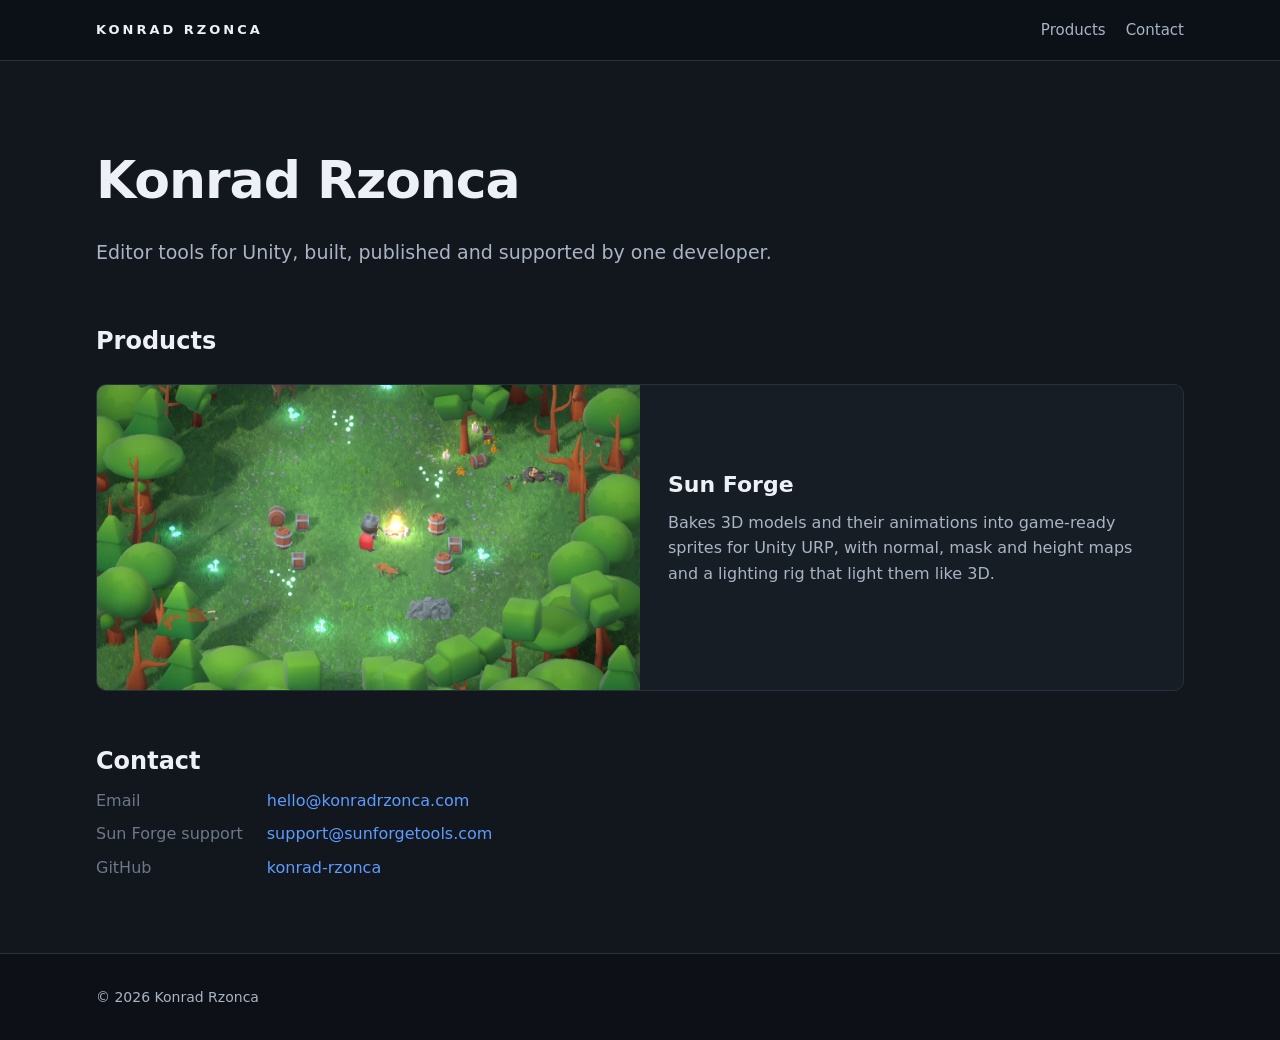
==== index.html @ d117a4a6 "site: publish the publisher page The page names the publisher, lists Sun Forge and gives the contact" ====
<!doctype html>
<html lang="en">
<head>
<meta charset="utf-8">
<meta name="viewport" content="width=device-width, initial-scale=1">
<title>Konrad Rzonca</title>
<meta name="description" content="Konrad Rzonca publishes Sun Forge, editor tooling that bakes 3D models into game-ready sprites for Unity.">
<link rel="canonical" href="https://konradrzonca.com/">
<link rel="stylesheet" href="site.css">
</head>
<body>
<header class="site-header">
  <div class="wrap">
    <a class="wordmark" href="">KONRAD RZONCA</a>
    <nav class="nav">
      <a href="#products">Products</a>
      <a href="#contact">Contact</a>
    </nav>
  </div>
</header>
<main>
  <section class="person wrap">
    <h1>Konrad Rzonca</h1>
    <p class="lead">Editor tools for Unity, built, published and supported by one developer.</p>
  </section>

  <section class="wrap" id="products">
    <h2>Products</h2>
    <div class="products">
      <article class="product">
        <img src="images/sun-forge.webp" width="1280" height="720" alt="The Sun Forge Feature Showcase: a forest clearing of baked sprites.">
        <div class="body">
          <h2>Sun Forge</h2>
          <p>Bakes 3D models and their animations into game-ready sprites for Unity URP, with normal, mask and height maps and a lighting rig that light them like 3D.</p>
          <div class="links">
            
            
          </div>
        </div>
      </article>
    </div>
  </section>

  <section class="contact wrap" id="contact">
    <h2>Contact</h2>
    <dl>
      <dt>Email</dt><dd><a href="mailto:hello@konradrzonca.com">hello@konradrzonca.com</a></dd>
      <dt>Sun Forge support</dt><dd><a href="mailto:support@sunforgetools.com">support@sunforgetools.com</a></dd>
      
      <dt>GitHub</dt><dd><a href="https://github.com/konrad-rzonca">konrad-rzonca</a></dd>
    </dl>
  </section>
</main>
<footer class="site-footer">
  <div class="wrap">
    <span>&copy; 2026 Konrad Rzonca</span>
  </div>
</footer>
</body>
</html>
---- site.css ----
/* One stylesheet for both sites. The palette is the Bake Window's dark-skin tokens. */
:root {
  --bg: #12161d;
  --bg-header: #0d1117;
  --bg-panel: #171d25;
  --bg-card: #1d2430;
  --bg-inset: #0b0f15;
  --text-strong: #edf1f7;
  --text-soft: #a9b4c4;
  --text-muted: #6c7889;
  --border-soft: #27303d;
  --border-strong: #3c4859;
  --accent: #3178e6;
  --accent-strong: #5e9bff;
  --accent-soft: #13294a;
  --accent-on: #ffffff;
  --data: #7cc4f8;
  --radius: 6px;
  --measure: 72ch;
  --page: 1120px;
  --font: Inter, "Segoe UI", system-ui, -apple-system, "Helvetica Neue", Arial, sans-serif;
  --mono: "JetBrains Mono", "Cascadia Mono", Consolas, "SFMono-Regular", Menlo, monospace;
  color-scheme: dark;
}

* { box-sizing: border-box; }
html { -webkit-text-size-adjust: 100%; }
body {
  margin: 0;
  background: var(--bg);
  color: var(--text-soft);
  font: 16px/1.6 var(--font);
}
img { display: block; max-width: 100%; height: auto; }
a { color: var(--accent-strong); text-decoration: none; }
a:hover { text-decoration: underline; }
a code { color: inherit; }
h1, h2, h3, h4 { color: var(--text-strong); line-height: 1.2; margin: 0 0 .5em; }
p { margin: 0 0 1em; }
code {
  font: .88em var(--mono);
  color: var(--text-strong);
  background: var(--bg-inset);
  border: 1px solid var(--border-soft);
  border-radius: 4px;
  padding: .05em .35em;
}

.wrap { max-width: var(--page); margin: 0 auto; padding: 0 16px; }

/* Header */
.site-header {
  position: sticky; top: 0; z-index: 10;
  background: color-mix(in srgb, var(--bg-header) 92%, transparent);
  backdrop-filter: blur(8px);
  border-bottom: 1px solid var(--border-soft);
}
.site-header .wrap { display: flex; align-items: center; gap: 24px; height: 60px; }
.wordmark {
  display: flex; align-items: center; gap: 9px;
  color: var(--text-strong); font-weight: 700; font-size: 13px; letter-spacing: 3px;
  white-space: nowrap;
}
.wordmark:hover { text-decoration: none; }
.wordmark .second { color: var(--accent); }
/* The Bake Window header's mark: a rotated frame around a core on the accent's soft field. */
.mark {
  width: 28px; height: 28px; border-radius: 6px; flex: none;
  background: var(--accent-soft); border: 1px solid rgba(49, 120, 230, .42);
  display: grid; place-items: center;
}
.mark::before {
  content: ""; width: 15px; height: 15px; border: 2px solid var(--accent); border-radius: 3px;
  transform: rotate(45deg);
  background: linear-gradient(var(--accent-strong), var(--accent-strong)) center / 5px 5px no-repeat;
}
.nav { display: flex; align-items: center; gap: 20px; margin-left: auto; font-size: 15px; }
.nav a { color: var(--text-soft); }
.nav a:hover, .nav a[aria-current="page"] { color: var(--text-strong); text-decoration: none; }

.button {
  display: inline-flex; align-items: center; justify-content: center; gap: 8px;
  height: 40px; padding: 0 18px; border-radius: var(--radius);
  font-weight: 600; font-size: 15px; border: 1px solid transparent; white-space: nowrap;
}
.button:hover { text-decoration: none; }
.button.primary { background: var(--accent); color: var(--accent-on); }
.button.primary:hover { background: var(--accent-strong); }
.button.secondary { border-color: var(--border-strong); color: var(--text-strong); }
.button.secondary:hover { border-color: var(--accent-strong); }
.nav .button { height: 34px; padding: 0 14px; color: var(--accent-on); }

/* Hero */
.hero { padding-block: 72px 40px; }
.hero h1 { font-size: clamp(34px, 5.2vw, 56px); letter-spacing: -.02em; max-width: 22ch; }
.hero .lead { font-size: clamp(17px, 2vw, 20px); max-width: 60ch; color: var(--text-soft); }
.hero .actions { display: flex; flex-wrap: wrap; gap: 12px; margin: 28px 0 12px; }
.hero .requirements { font-size: 14px; color: var(--text-muted); }
.shot {
  margin: 40px 0 0; border: 1px solid var(--border-soft); border-radius: 10px; overflow: hidden;
  background: var(--bg-inset);
}
.shot figcaption, figure figcaption {
  font-size: 13px; color: var(--text-muted); padding: 10px 14px; border-top: 1px solid var(--border-soft);
}
figure { margin: 0; }

/* Feature tour */
.tour { padding-block: 40px 24px; }
.feature {
  display: grid; grid-template-columns: minmax(0, 5fr) minmax(0, 6fr); gap: 48px; align-items: center;
  padding: 48px 0; border-top: 1px solid var(--border-soft);
}
.feature:nth-child(even) .copy { order: 2; }
.feature.wide { grid-template-columns: minmax(0, 1fr); gap: 28px; }
.feature.wide .copy { order: 0; max-width: var(--measure); }
.feature h2 { font-size: clamp(24px, 3vw, 32px); letter-spacing: -.01em; }
.feature .eyebrow {
  font-size: 12px; font-weight: 700; letter-spacing: 2px; text-transform: uppercase; color: var(--accent-strong);
  margin-bottom: 10px;
}
.feature figure { border: 1px solid var(--border-soft); border-radius: 10px; overflow: hidden; background: var(--bg-inset); }
.feature ul { margin: 0; padding-left: 1.1em; }
.feature li { margin: .25em 0; }
.tiles { display: grid; gap: 1px; background: var(--border-soft); }
.tiles.three { grid-template-columns: repeat(3, minmax(0, 1fr)); }
.tiles.two { grid-template-columns: repeat(2, minmax(0, 1fr)); }
.tiles figure { border: 0; border-radius: 0; }
.tiles figcaption { border-top: 0; padding: 8px 10px; background: var(--bg-inset); }

.facts {
  display: grid; grid-template-columns: repeat(auto-fit, minmax(220px, 1fr)); gap: 16px; padding-block: 24px 64px;
}
.fact { background: var(--bg-panel); border: 1px solid var(--border-soft); border-radius: 10px; padding: 18px 20px; }
.fact h3 { font-size: 16px; margin-bottom: 6px; }
.fact p { margin: 0; font-size: 15px; }

/* Footer */
.site-footer { border-top: 1px solid var(--border-soft); background: var(--bg-header); padding: 32px 0; font-size: 14px; }
.site-footer .wrap { display: flex; flex-wrap: wrap; gap: 12px 32px; align-items: center; }
.site-footer .links { display: flex; flex-wrap: wrap; gap: 8px 20px; margin-left: auto; }
.site-footer a { color: var(--text-soft); }

/* Documents: docs and changelog */
.doc-layout { display: grid; grid-template-columns: 240px minmax(0, 1fr); gap: 48px; padding: 40px 0 72px; }
.doc-nav { position: sticky; top: 84px; align-self: start; font-size: 14px; }
.doc-nav h4 { font-size: 12px; letter-spacing: 2px; text-transform: uppercase; color: var(--text-muted); margin: 18px 0 8px; }
.doc-nav ul { list-style: none; margin: 0; padding: 0; }
.doc-nav li a { display: block; padding: 5px 10px; border-radius: 4px; color: var(--text-soft); }
.doc-nav li a:hover { background: var(--bg-card); text-decoration: none; }
.doc-nav li a[aria-current="page"] { background: var(--accent-soft); color: var(--text-strong); }
.prose { max-width: var(--measure); }
.prose h1 { font-size: 36px; margin-bottom: .6em; }
.prose h2 { font-size: 24px; margin-top: 2em; padding-top: .4em; border-top: 1px solid var(--border-soft); }
.prose h3 { font-size: 19px; margin-top: 1.6em; }
.prose ul, .prose ol { padding-left: 1.3em; }
.prose li { margin: .35em 0; }
.prose table { border-collapse: collapse; width: 100%; font-size: 14px; margin: 0 0 1.2em; display: block; overflow-x: auto; }
.prose th, .prose td { border: 1px solid var(--border-soft); padding: 7px 10px; text-align: left; vertical-align: top; }
.prose th { background: var(--bg-card); color: var(--text-strong); }
.prose pre { background: var(--bg-inset); border: 1px solid var(--border-soft); border-radius: var(--radius); padding: 14px; overflow-x: auto; }
.prose pre code { border: 0; padding: 0; background: none; }
.prose strong { color: var(--text-strong); }

/* Publisher page */
.person { padding-block: 88px 40px; }
.person h1 { font-size: clamp(36px, 5vw, 52px); letter-spacing: -.02em; }
.person .lead { font-size: 19px; max-width: 56ch; }
.products { display: grid; gap: 20px; padding-block: 16px 56px; }
.product {
  display: grid; grid-template-columns: minmax(0, 1fr) minmax(0, 1fr); align-items: center;
  background: var(--bg-panel); border: 1px solid var(--border-soft); border-radius: 10px; overflow: hidden;
}
.product .body { padding: 24px 28px; }
.product h2 { font-size: 22px; }
.product .links { display: flex; flex-wrap: wrap; gap: 8px 18px; font-size: 15px; }
.contact { padding-block: 0 72px; }
.contact dl { display: grid; grid-template-columns: max-content 1fr; gap: 8px 24px; margin: 0; }
.contact dt { color: var(--text-muted); }
.contact dd { margin: 0; }

@media (max-width: 820px) {
  .nav a:not(.button) { display: none; }
  .feature { grid-template-columns: minmax(0, 1fr); gap: 24px; padding: 36px 0; }
  .feature:nth-child(even) .copy { order: 0; }
  .product { grid-template-columns: minmax(0, 1fr); }
  .doc-layout { grid-template-columns: minmax(0, 1fr); gap: 16px; }
  .doc-nav { position: static; }
  .tiles.three { grid-template-columns: minmax(0, 1fr); }
  .hero { padding-top: 48px; }
}
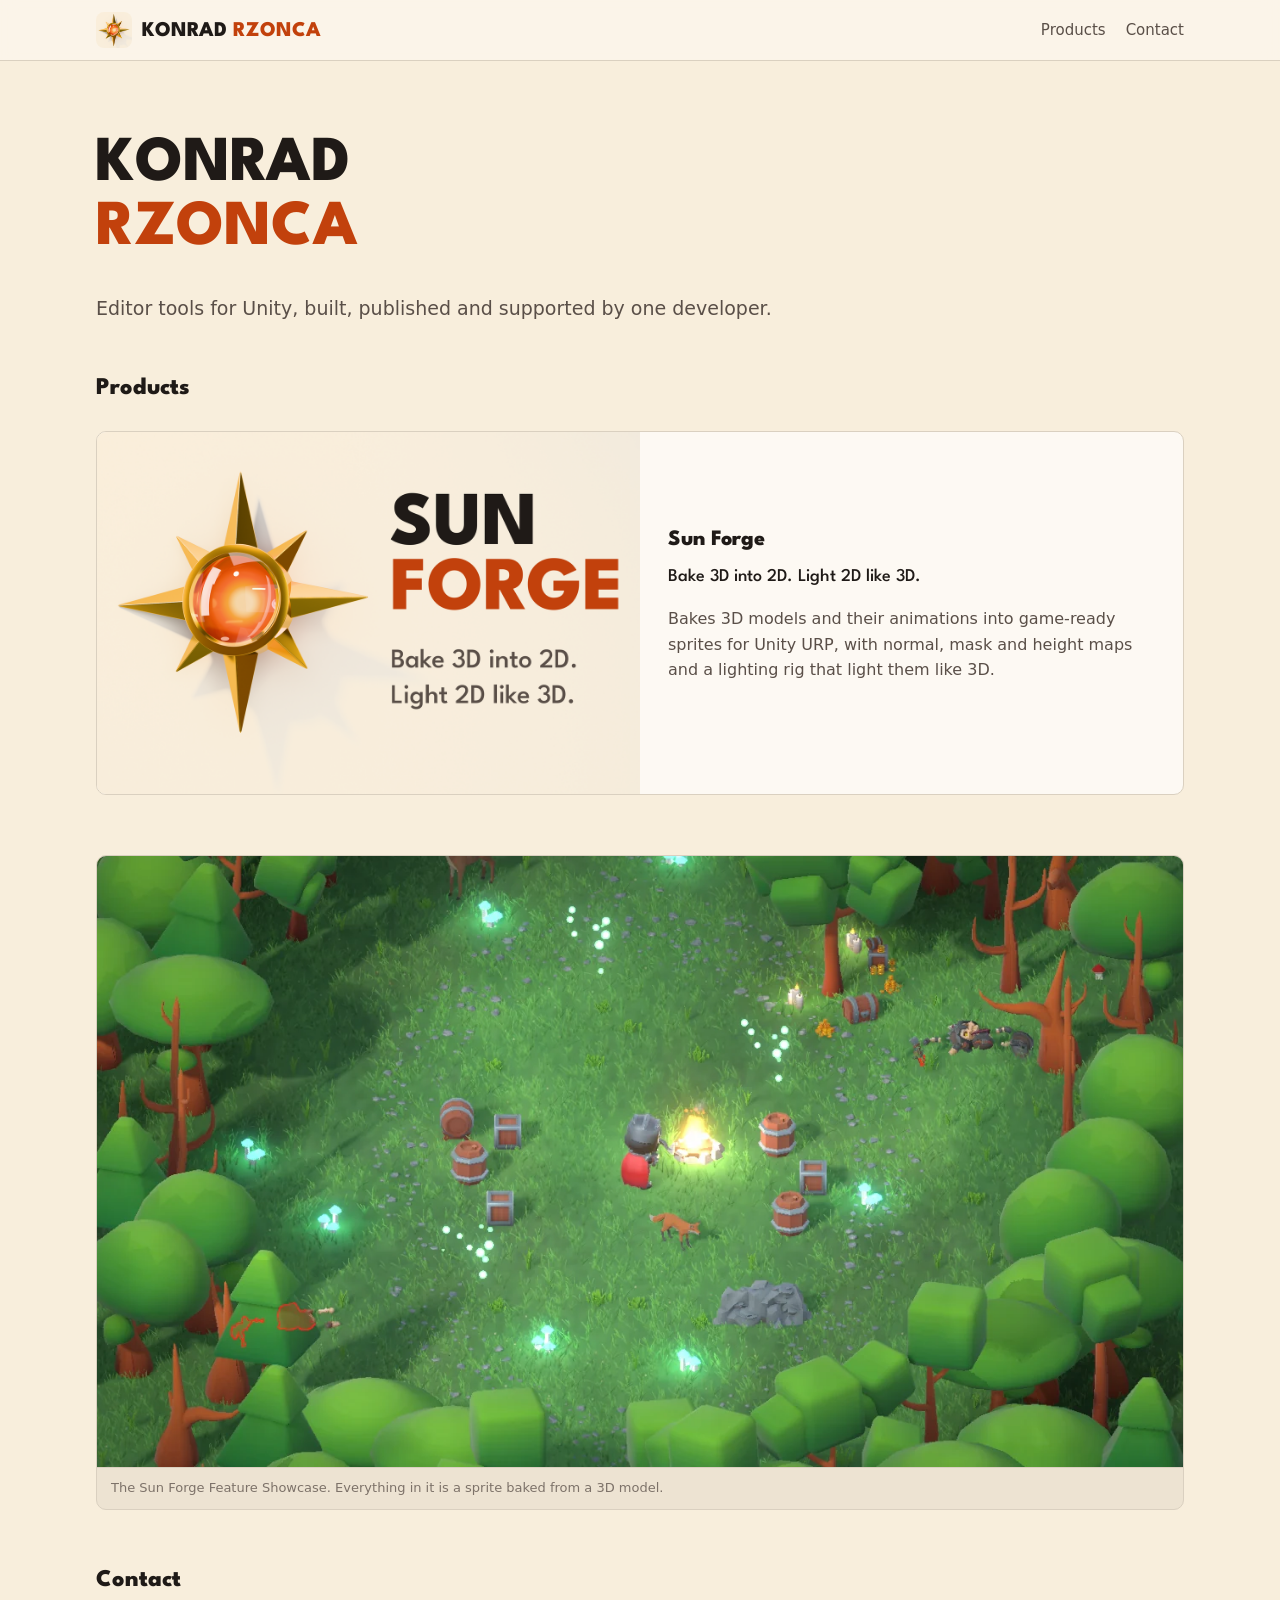
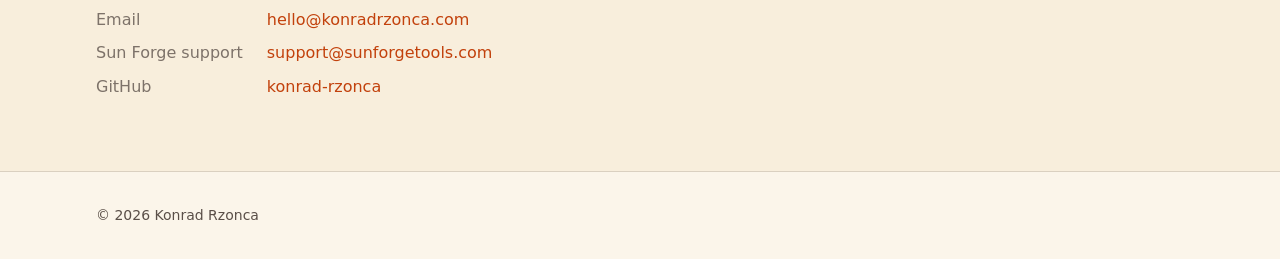
==== commit b5eb71be: "site: take the Sun Forge brand The page draws the logo, the name's face and the colors the brand pro" ====
--- a/index.html
+++ b/index.html
@@ -6,12 +6,21 @@
 <title>Konrad Rzonca</title>
 <meta name="description" content="Konrad Rzonca publishes Sun Forge, editor tooling that bakes 3D models into game-ready sprites for Unity.">
 <link rel="canonical" href="https://konradrzonca.com/">
+<link rel="icon" href="brand/favicon-48.png" type="image/png">
+<link rel="apple-touch-icon" href="brand/apple-touch-icon-180.png">
+<link rel="stylesheet" href="brand/brand.css">
 <link rel="stylesheet" href="site.css">
+<meta property="og:type" content="website">
+<meta property="og:title" content="Konrad Rzonca">
+<meta property="og:description" content="Editor tools for Unity. Publisher of Sun Forge.">
+<meta property="og:url" content="https://konradrzonca.com/">
+<meta property="og:image" content="https://konradrzonca.com/brand/og-konrad-rzonca-1200x630.png">
+<meta name="twitter:card" content="summary_large_image">
 </head>
 <body>
 <header class="site-header">
   <div class="wrap">
-    <a class="wordmark" href="">KONRAD RZONCA</a>
+    <a class="wordmark" href=""><img src="brand/mark-128.png" width="36" height="36" alt=""><span>KONRAD <span class="second">RZONCA</span></span></a>
     <nav class="nav">
       <a href="#products">Products</a>
       <a href="#contact">Contact</a>
@@ -20,7 +29,7 @@
 </header>
 <main>
   <section class="person wrap">
-    <h1>Konrad Rzonca</h1>
+    <h1>Konrad <span class="second">Rzonca</span></h1>
     <p class="lead">Editor tools for Unity, built, published and supported by one developer.</p>
   </section>
 
@@ -28,9 +37,10 @@
     <h2>Products</h2>
     <div class="products">
       <article class="product">
-        <img src="images/sun-forge.webp" width="1280" height="720" alt="The Sun Forge Feature Showcase: a forest clearing of baked sprites.">
+        <img src="brand/card.png" width="1260" height="840" alt="Sun Forge: a gold compass star with a glowing stone at its heart.">
         <div class="body">
           <h2>Sun Forge</h2>
+          <p class="slogan">Bake 3D into 2D. Light 2D like 3D.</p>
           <p>Bakes 3D models and their animations into game-ready sprites for Unity URP, with normal, mask and height maps and a lighting rig that light them like 3D.</p>
           <div class="links">
             
@@ -38,6 +48,10 @@
           </div>
         </div>
       </article>
+      <figure class="shot">
+        <img src="images/sun-forge.webp" width="1280" height="720" alt="A forest clearing at dusk: a knight beside a campfire, a fox, glowing mushrooms and trees.">
+        <figcaption>The Sun Forge Feature Showcase. Everything in it is a sprite baked from a 3D model.</figcaption>
+      </figure>
     </div>
   </section>
 
--- a/brand/brand.css
+++ b/brand/brand.css
@@ -0,0 +1,8 @@
+/* Generated by sunforge-brand/build.py from brand.json. Do not edit. */
+:root {
+  --brand-gold: #e8b43c;
+  --brand-wall: #f8eedc;
+  --brand-ink: #1f1a17;
+  --brand-soft: #5a4f48;
+  --brand-accent: #c2410c;
+}
--- a/site.css
+++ b/site.css
@@ -1,26 +1,28 @@
-/* One stylesheet for both sites. The palette is the Bake Window's dark-skin tokens. */
+/* One stylesheet for both sites. The colors and the title's face are the brand's: brand/brand.css
+   and brand/title.ttf, which sunforge-brand's build writes. */
+@font-face { font-family: "Brand Title"; src: url("brand/title.ttf") format("truetype"); font-weight: 100 900; font-display: swap; }
 :root {
-  --bg: #12161d;
-  --bg-header: #0d1117;
-  --bg-panel: #171d25;
-  --bg-card: #1d2430;
-  --bg-inset: #0b0f15;
-  --text-strong: #edf1f7;
-  --text-soft: #a9b4c4;
-  --text-muted: #6c7889;
-  --border-soft: #27303d;
-  --border-strong: #3c4859;
-  --accent: #3178e6;
-  --accent-strong: #5e9bff;
-  --accent-soft: #13294a;
+  --bg: var(--brand-wall);
+  --bg-header: color-mix(in srgb, var(--brand-wall) 60%, #fff);
+  --bg-panel: color-mix(in srgb, var(--brand-wall) 35%, #fff);
+  --bg-card: color-mix(in srgb, var(--brand-wall) 92%, var(--brand-ink));
+  --bg-inset: color-mix(in srgb, var(--brand-wall) 95%, var(--brand-ink));
+  --text-strong: var(--brand-ink);
+  --text-soft: var(--brand-soft);
+  --text-muted: color-mix(in srgb, var(--brand-soft) 78%, var(--brand-wall));
+  --border-soft: color-mix(in srgb, var(--brand-wall) 86%, var(--brand-ink));
+  --border-strong: color-mix(in srgb, var(--brand-wall) 68%, var(--brand-ink));
+  --accent: var(--brand-accent);
+  --accent-strong: color-mix(in srgb, var(--brand-accent) 82%, var(--brand-ink));
+  --accent-soft: color-mix(in srgb, var(--brand-wall) 82%, var(--brand-accent));
   --accent-on: #ffffff;
-  --data: #7cc4f8;
   --radius: 6px;
   --measure: 72ch;
   --page: 1120px;
   --font: Inter, "Segoe UI", system-ui, -apple-system, "Helvetica Neue", Arial, sans-serif;
+  --title: "Brand Title", var(--font);
   --mono: "JetBrains Mono", "Cascadia Mono", Consolas, "SFMono-Regular", Menlo, monospace;
-  color-scheme: dark;
+  color-scheme: light;
 }
 
 * { box-sizing: border-box; }
@@ -32,10 +34,11 @@
   font: 16px/1.6 var(--font);
 }
 img { display: block; max-width: 100%; height: auto; }
-a { color: var(--accent-strong); text-decoration: none; }
+a { color: var(--accent); text-decoration: none; }
 a:hover { text-decoration: underline; }
 a code { color: inherit; }
 h1, h2, h3, h4 { color: var(--text-strong); line-height: 1.2; margin: 0 0 .5em; }
+h1, h2 { font-family: var(--title); font-weight: 800; }
 p { margin: 0 0 1em; }
 code {
   font: .88em var(--mono);
@@ -57,23 +60,16 @@
 }
 .site-header .wrap { display: flex; align-items: center; gap: 24px; height: 60px; }
 .wordmark {
-  display: flex; align-items: center; gap: 9px;
-  color: var(--text-strong); font-weight: 700; font-size: 13px; letter-spacing: 3px;
+  display: flex; align-items: center; gap: 10px;
+  color: var(--text-strong); font: 800 21px/1 var(--title);
   white-space: nowrap;
 }
 .wordmark:hover { text-decoration: none; }
 .wordmark .second { color: var(--accent); }
-/* The Bake Window header's mark: a rotated frame around a core on the accent's soft field. */
-.mark {
-  width: 28px; height: 28px; border-radius: 6px; flex: none;
-  background: var(--accent-soft); border: 1px solid rgba(49, 120, 230, .42);
-  display: grid; place-items: center;
-}
-.mark::before {
-  content: ""; width: 15px; height: 15px; border: 2px solid var(--accent); border-radius: 3px;
-  transform: rotate(45deg);
-  background: linear-gradient(var(--accent-strong), var(--accent-strong)) center / 5px 5px no-repeat;
-}
+/* The logo on its wall, as the store's icon shows it. */
+.wordmark img { width: 36px; height: 36px; border-radius: 8px; flex: none; }
+/* The title face's capitals sit high in their line. */
+.wordmark > span { padding-top: .14em; }
 .nav { display: flex; align-items: center; gap: 20px; margin-left: auto; font-size: 15px; }
 .nav a { color: var(--text-soft); }
 .nav a:hover, .nav a[aria-current="page"] { color: var(--text-strong); text-decoration: none; }
@@ -87,7 +83,7 @@
 .button.primary { background: var(--accent); color: var(--accent-on); }
 .button.primary:hover { background: var(--accent-strong); }
 .button.secondary { border-color: var(--border-strong); color: var(--text-strong); }
-.button.secondary:hover { border-color: var(--accent-strong); }
+.button.secondary:hover { border-color: var(--accent); }
 .nav .button { height: 34px; padding: 0 14px; color: var(--accent-on); }
 
 /* Hero */
@@ -116,7 +112,7 @@
 .feature.wide .copy { order: 0; max-width: var(--measure); }
 .feature h2 { font-size: clamp(24px, 3vw, 32px); letter-spacing: -.01em; }
 .feature .eyebrow {
-  font-size: 12px; font-weight: 700; letter-spacing: 2px; text-transform: uppercase; color: var(--accent-strong);
+  font-size: 12px; font-weight: 700; letter-spacing: 2px; text-transform: uppercase; color: var(--accent);
   margin-bottom: 10px;
 }
 .feature figure { border: 1px solid var(--border-soft); border-radius: 10px; overflow: hidden; background: var(--bg-inset); }
@@ -163,8 +159,9 @@
 .prose strong { color: var(--text-strong); }
 
 /* Publisher page */
-.person { padding-block: 88px 40px; }
-.person h1 { font-size: clamp(36px, 5vw, 52px); letter-spacing: -.02em; }
+.person { padding-block: 72px 32px; }
+.person h1 { font-size: clamp(40px, 6vw, 64px); line-height: 1; text-transform: uppercase; }
+.person h1 .second { display: block; color: var(--accent); }
 .person .lead { font-size: 19px; max-width: 56ch; }
 .products { display: grid; gap: 20px; padding-block: 16px 56px; }
 .product {
@@ -172,6 +169,7 @@
   background: var(--bg-panel); border: 1px solid var(--border-soft); border-radius: 10px; overflow: hidden;
 }
 .product .body { padding: 24px 28px; }
+.product .slogan { font: 500 18px/1.3 var(--title); color: var(--text-strong); }
 .product h2 { font-size: 22px; }
 .product .links { display: flex; flex-wrap: wrap; gap: 8px 18px; font-size: 15px; }
 .contact { padding-block: 0 72px; }
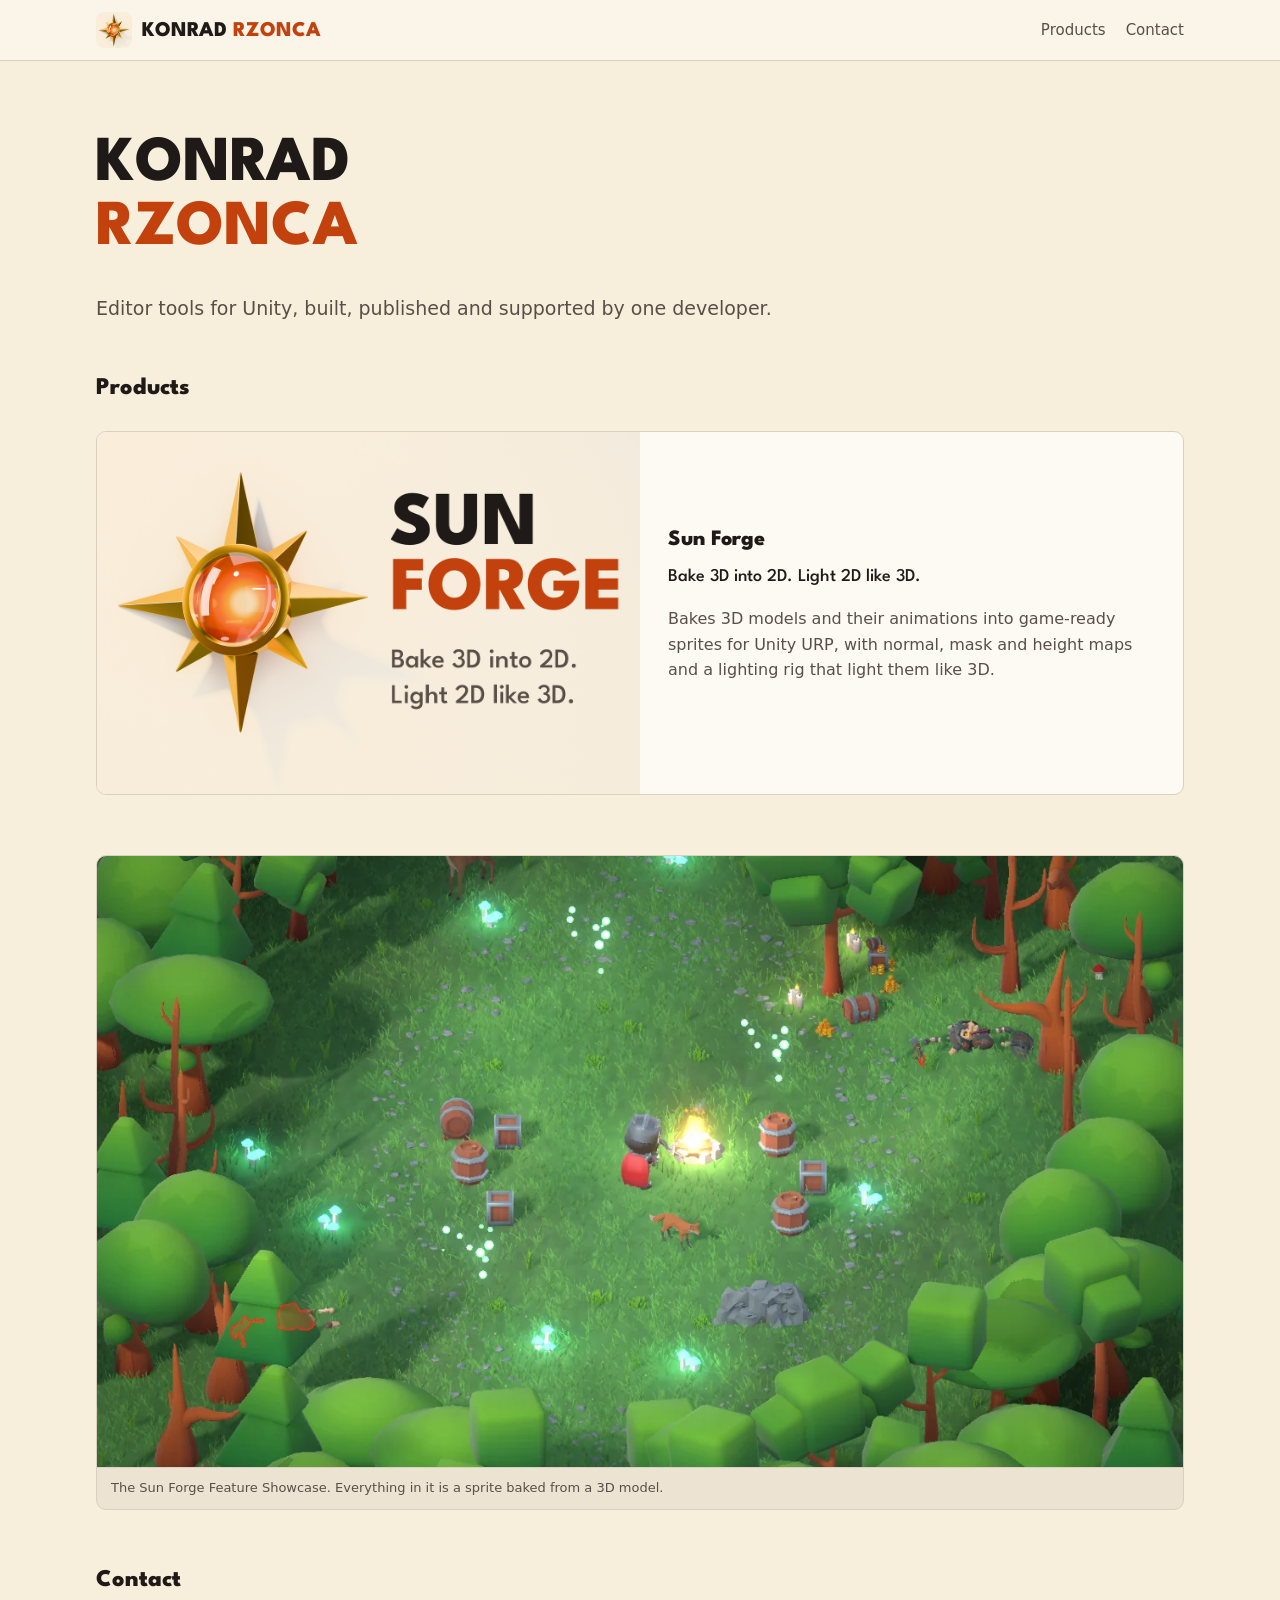
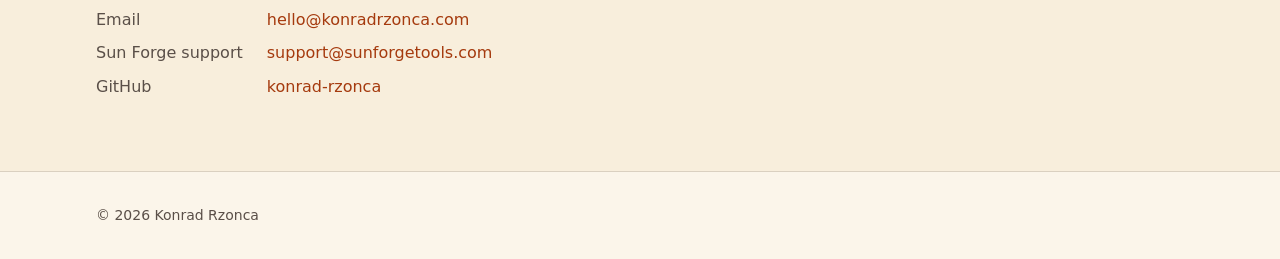
==== commit 7e7dceba: "site: read the brand's words and darken small text The names and the slogan come from the brand's bu" ====
--- a/index.html
+++ b/index.html
@@ -29,7 +29,7 @@
 </header>
 <main>
   <section class="person wrap">
-    <h1>Konrad <span class="second">Rzonca</span></h1>
+    <h1>KONRAD <span class="second">RZONCA</span></h1>
     <p class="lead">Editor tools for Unity, built, published and supported by one developer.</p>
   </section>
 
--- a/site.css
+++ b/site.css
@@ -9,7 +9,7 @@
   --bg-inset: color-mix(in srgb, var(--brand-wall) 95%, var(--brand-ink));
   --text-strong: var(--brand-ink);
   --text-soft: var(--brand-soft);
-  --text-muted: color-mix(in srgb, var(--brand-soft) 78%, var(--brand-wall));
+  --text-muted: var(--brand-soft);
   --border-soft: color-mix(in srgb, var(--brand-wall) 86%, var(--brand-ink));
   --border-strong: color-mix(in srgb, var(--brand-wall) 68%, var(--brand-ink));
   --accent: var(--brand-accent);
@@ -34,7 +34,8 @@
   font: 16px/1.6 var(--font);
 }
 img { display: block; max-width: 100%; height: auto; }
-a { color: var(--accent); text-decoration: none; }
+/* The accent is 4.5:1 on the wall and less on a tinted panel, so a link is a step darker. */
+a { color: var(--accent-strong); text-decoration: none; }
 a:hover { text-decoration: underline; }
 a code { color: inherit; }
 h1, h2, h3, h4 { color: var(--text-strong); line-height: 1.2; margin: 0 0 .5em; }
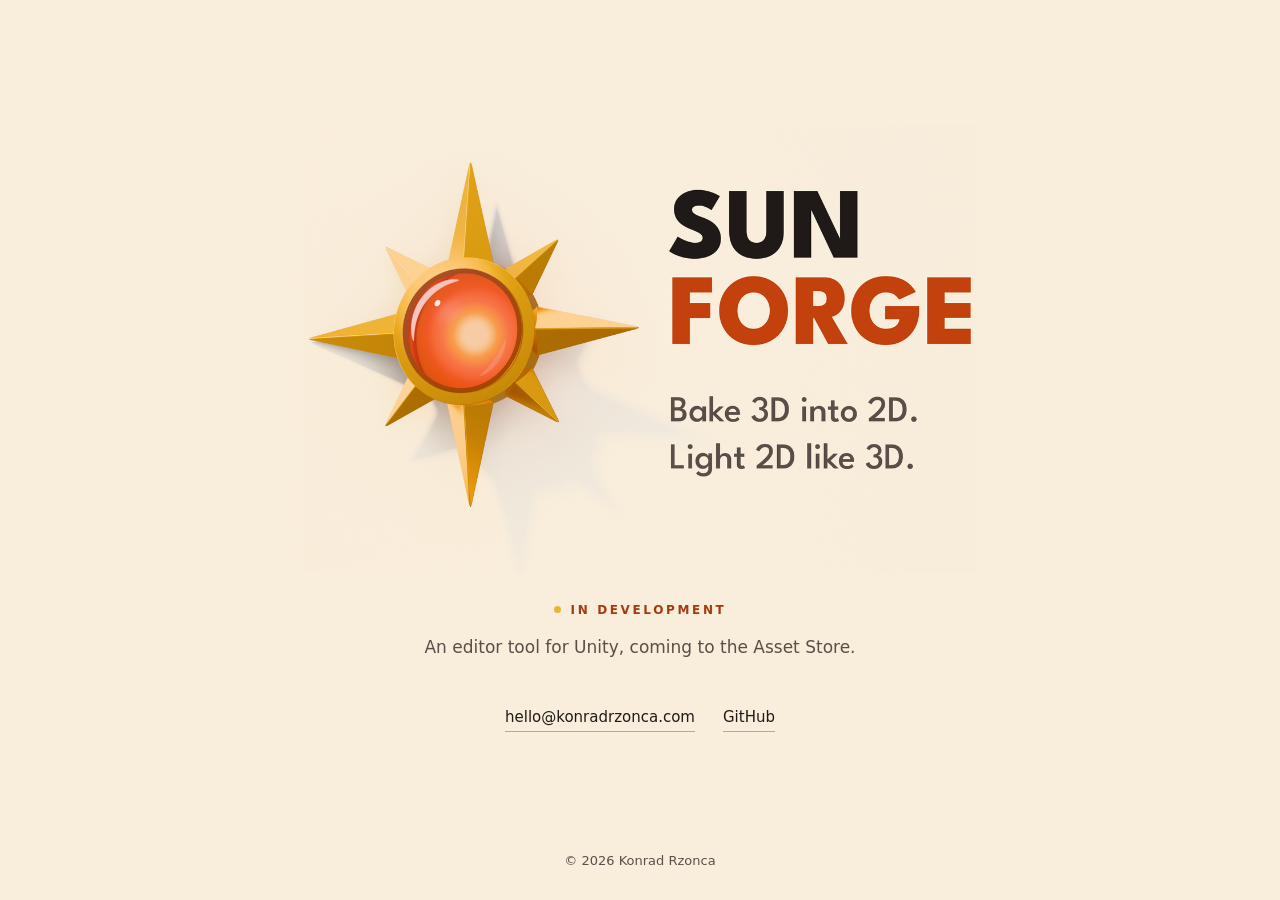
==== commit 76cbdc4c: "site: show the card alone on a quiet page The page is the brand's card on its own wall color, a line" ====
--- a/index.html
+++ b/index.html
@@ -4,7 +4,7 @@
 <meta charset="utf-8">
 <meta name="viewport" content="width=device-width, initial-scale=1">
 <title>Konrad Rzonca</title>
-<meta name="description" content="Konrad Rzonca publishes Sun Forge, editor tooling that bakes 3D models into game-ready sprites for Unity.">
+<meta name="description" content="Sun Forge, an editor tool for Unity that bakes 3D models into sprites. In development.">
 <link rel="canonical" href="https://konradrzonca.com/">
 <link rel="icon" href="brand/favicon-48.png" type="image/png">
 <link rel="apple-touch-icon" href="brand/apple-touch-icon-180.png">
@@ -12,63 +12,18 @@
 <link rel="stylesheet" href="site.css">
 <meta property="og:type" content="website">
 <meta property="og:title" content="Konrad Rzonca">
-<meta property="og:description" content="Editor tools for Unity. Publisher of Sun Forge.">
+<meta property="og:description" content="An editor tool for Unity, in development.">
 <meta property="og:url" content="https://konradrzonca.com/">
-<meta property="og:image" content="https://konradrzonca.com/brand/og-konrad-rzonca-1200x630.png">
+<meta property="og:image" content="https://konradrzonca.com/brand/og-1200x630.png">
 <meta name="twitter:card" content="summary_large_image">
 </head>
-<body>
-<header class="site-header">
-  <div class="wrap">
-    <a class="wordmark" href=""><img src="brand/mark-128.png" width="36" height="36" alt=""><span>KONRAD <span class="second">RZONCA</span></span></a>
-    <nav class="nav">
-      <a href="#products">Products</a>
-      <a href="#contact">Contact</a>
-    </nav>
-  </div>
-</header>
+<body class="quiet">
 <main>
-  <section class="person wrap">
-    <h1>KONRAD <span class="second">RZONCA</span></h1>
-    <p class="lead">Editor tools for Unity, built, published and supported by one developer.</p>
-  </section>
-
-  <section class="wrap" id="products">
-    <h2>Products</h2>
-    <div class="products">
-      <article class="product">
-        <img src="brand/card.png" width="1260" height="840" alt="Sun Forge: a gold compass star with a glowing stone at its heart.">
-        <div class="body">
-          <h2>Sun Forge</h2>
-          <p class="slogan">Bake 3D into 2D. Light 2D like 3D.</p>
-          <p>Bakes 3D models and their animations into game-ready sprites for Unity URP, with normal, mask and height maps and a lighting rig that light them like 3D.</p>
-          <div class="links">
-            
-            
-          </div>
-        </div>
-      </article>
-      <figure class="shot">
-        <img src="images/sun-forge.webp" width="1280" height="720" alt="A forest clearing at dusk: a knight beside a campfire, a fox, glowing mushrooms and trees.">
-        <figcaption>The Sun Forge Feature Showcase. Everything in it is a sprite baked from a 3D model.</figcaption>
-      </figure>
-    </div>
-  </section>
-
-  <section class="contact wrap" id="contact">
-    <h2>Contact</h2>
-    <dl>
-      <dt>Email</dt><dd><a href="mailto:hello@konradrzonca.com">hello@konradrzonca.com</a></dd>
-      <dt>Sun Forge support</dt><dd><a href="mailto:support@sunforgetools.com">support@sunforgetools.com</a></dd>
-      
-      <dt>GitHub</dt><dd><a href="https://github.com/konrad-rzonca">konrad-rzonca</a></dd>
-    </dl>
-  </section>
+  <h1><img class="card" src="brand/card.png" width="1260" height="840" alt="SUN FORGE. Bake 3D into 2D. Light 2D like 3D. A gold compass star with a glowing stone at its heart."></h1>
+  <p class="state">In development</p>
+  <p class="what">An editor tool for Unity, coming to the Asset Store.</p>
+  <nav class="links"><a href="mailto:hello@konradrzonca.com">hello@konradrzonca.com</a><a href="https://github.com/konrad-rzonca">GitHub</a></nav>
 </main>
-<footer class="site-footer">
-  <div class="wrap">
-    <span>&copy; 2026 Konrad Rzonca</span>
-  </div>
-</footer>
+<footer>&copy; 2026 Konrad Rzonca</footer>
 </body>
 </html>
--- a/brand/brand.css
+++ b/brand/brand.css
@@ -1,7 +1,7 @@
 /* Generated by sunforge-brand/build.py from brand.json. Do not edit. */
 :root {
   --brand-gold: #e8b43c;
-  --brand-wall: #f8eedc;
+  --brand-wall: #f9eedc;
   --brand-ink: #1f1a17;
   --brand-soft: #5a4f48;
   --brand-accent: #c2410c;
--- a/site.css
+++ b/site.css
@@ -159,30 +159,37 @@
 .prose pre code { border: 0; padding: 0; background: none; }
 .prose strong { color: var(--text-strong); }
 
-/* Publisher page */
-.person { padding-block: 72px 32px; }
-.person h1 { font-size: clamp(40px, 6vw, 64px); line-height: 1; text-transform: uppercase; }
-.person h1 .second { display: block; color: var(--accent); }
-.person .lead { font-size: 19px; max-width: 56ch; }
-.products { display: grid; gap: 20px; padding-block: 16px 56px; }
-.product {
-  display: grid; grid-template-columns: minmax(0, 1fr) minmax(0, 1fr); align-items: center;
-  background: var(--bg-panel); border: 1px solid var(--border-soft); border-radius: 10px; overflow: hidden;
+/* Publisher page: the card on its own wall, and a few quiet lines under it. */
+/* The one column is no wider than the window, whatever the card's own width. */
+.quiet { min-height: 100vh; min-height: 100svh; display: grid; grid-template: 1fr auto / minmax(0, 1fr); text-align: center; }
+.quiet main { align-self: center; padding: 8vh 24px 6vh; }
+/* The card is the page's heading: a screen reader reads its name, and no title is drawn. Its wall
+   is the page's color, and its edges fade out, so the picture has no frame. */
+.quiet h1 { margin: 0; font: inherit; }
+.quiet .card {
+  width: min(100%, 720px); margin: 0 auto;
+  -webkit-mask-image: linear-gradient(to right, transparent, #000 3.5%, #000 96.5%, transparent), linear-gradient(to bottom, transparent, #000 3.5%, #000 96.5%, transparent);
+  -webkit-mask-composite: source-in;
+  mask-image: linear-gradient(to right, transparent, #000 3.5%, #000 96.5%, transparent), linear-gradient(to bottom, transparent, #000 3.5%, #000 96.5%, transparent);
+  mask-composite: intersect;
 }
-.product .body { padding: 24px 28px; }
-.product .slogan { font: 500 18px/1.3 var(--title); color: var(--text-strong); }
-.product h2 { font-size: 22px; }
-.product .links { display: flex; flex-wrap: wrap; gap: 8px 18px; font-size: 15px; }
-.contact { padding-block: 0 72px; }
-.contact dl { display: grid; grid-template-columns: max-content 1fr; gap: 8px 24px; margin: 0; }
-.contact dt { color: var(--text-muted); }
-.contact dd { margin: 0; }
+.quiet .state {
+  margin: 12px 0 14px; font-size: 12px; font-weight: 600; letter-spacing: .22em; text-transform: uppercase; color: var(--accent-strong);
+}
+.quiet .state::before {
+  content: ""; display: inline-block; width: 7px; height: 7px; margin-right: 10px; border-radius: 50%;
+  background: var(--brand-gold); vertical-align: 1px;
+}
+.quiet .what { margin: 0; font-size: 17px; color: var(--text-soft); }
+.quiet .links { display: flex; flex-wrap: wrap; justify-content: center; gap: 8px 28px; margin-top: 44px; font-size: 15px; }
+.quiet .links a { color: var(--text-strong); border-bottom: 1px solid var(--border-strong); padding-bottom: 2px; }
+.quiet .links a:hover { text-decoration: none; border-color: var(--accent); color: var(--accent-strong); }
+.quiet footer { padding: 28px 24px; font-size: 13px; color: var(--text-muted); }
 
 @media (max-width: 820px) {
   .nav a:not(.button) { display: none; }
   .feature { grid-template-columns: minmax(0, 1fr); gap: 24px; padding: 36px 0; }
   .feature:nth-child(even) .copy { order: 0; }
-  .product { grid-template-columns: minmax(0, 1fr); }
   .doc-layout { grid-template-columns: minmax(0, 1fr); gap: 16px; }
   .doc-nav { position: static; }
   .tiles.three { grid-template-columns: minmax(0, 1fr); }
